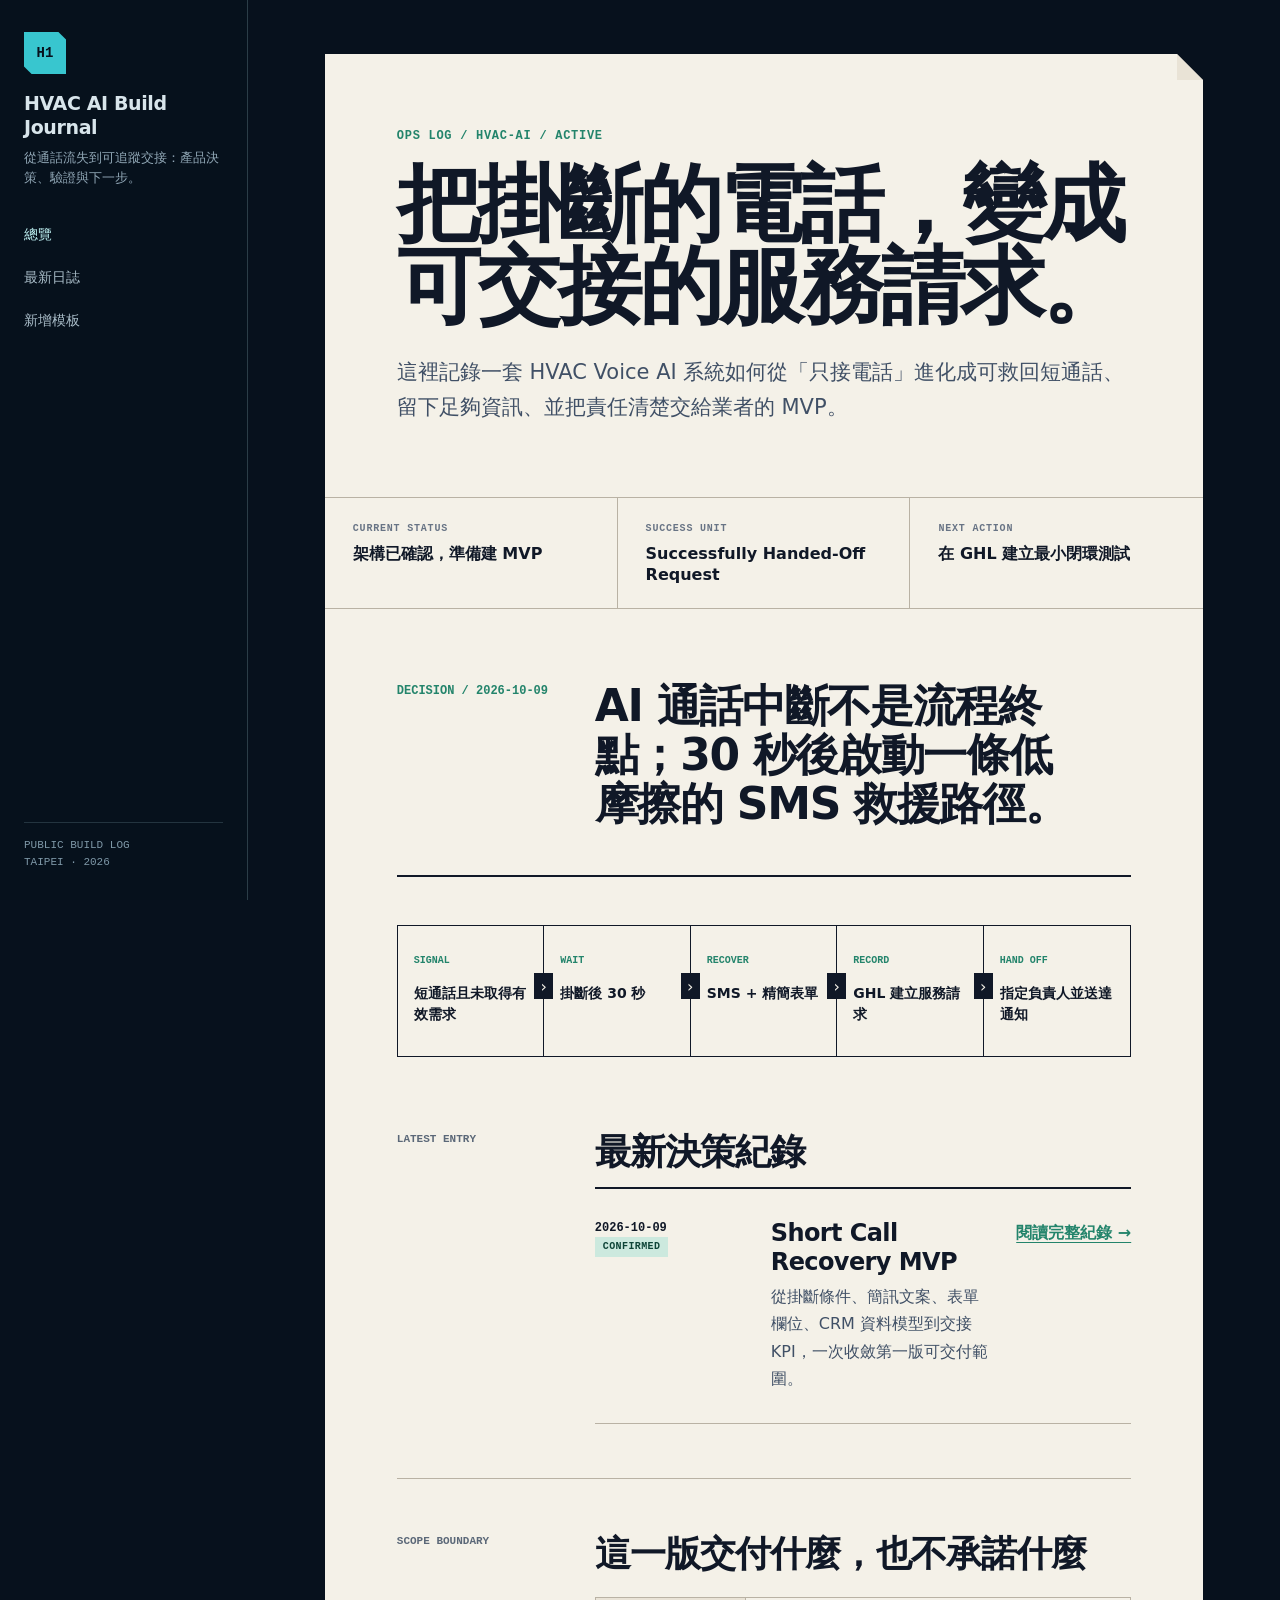
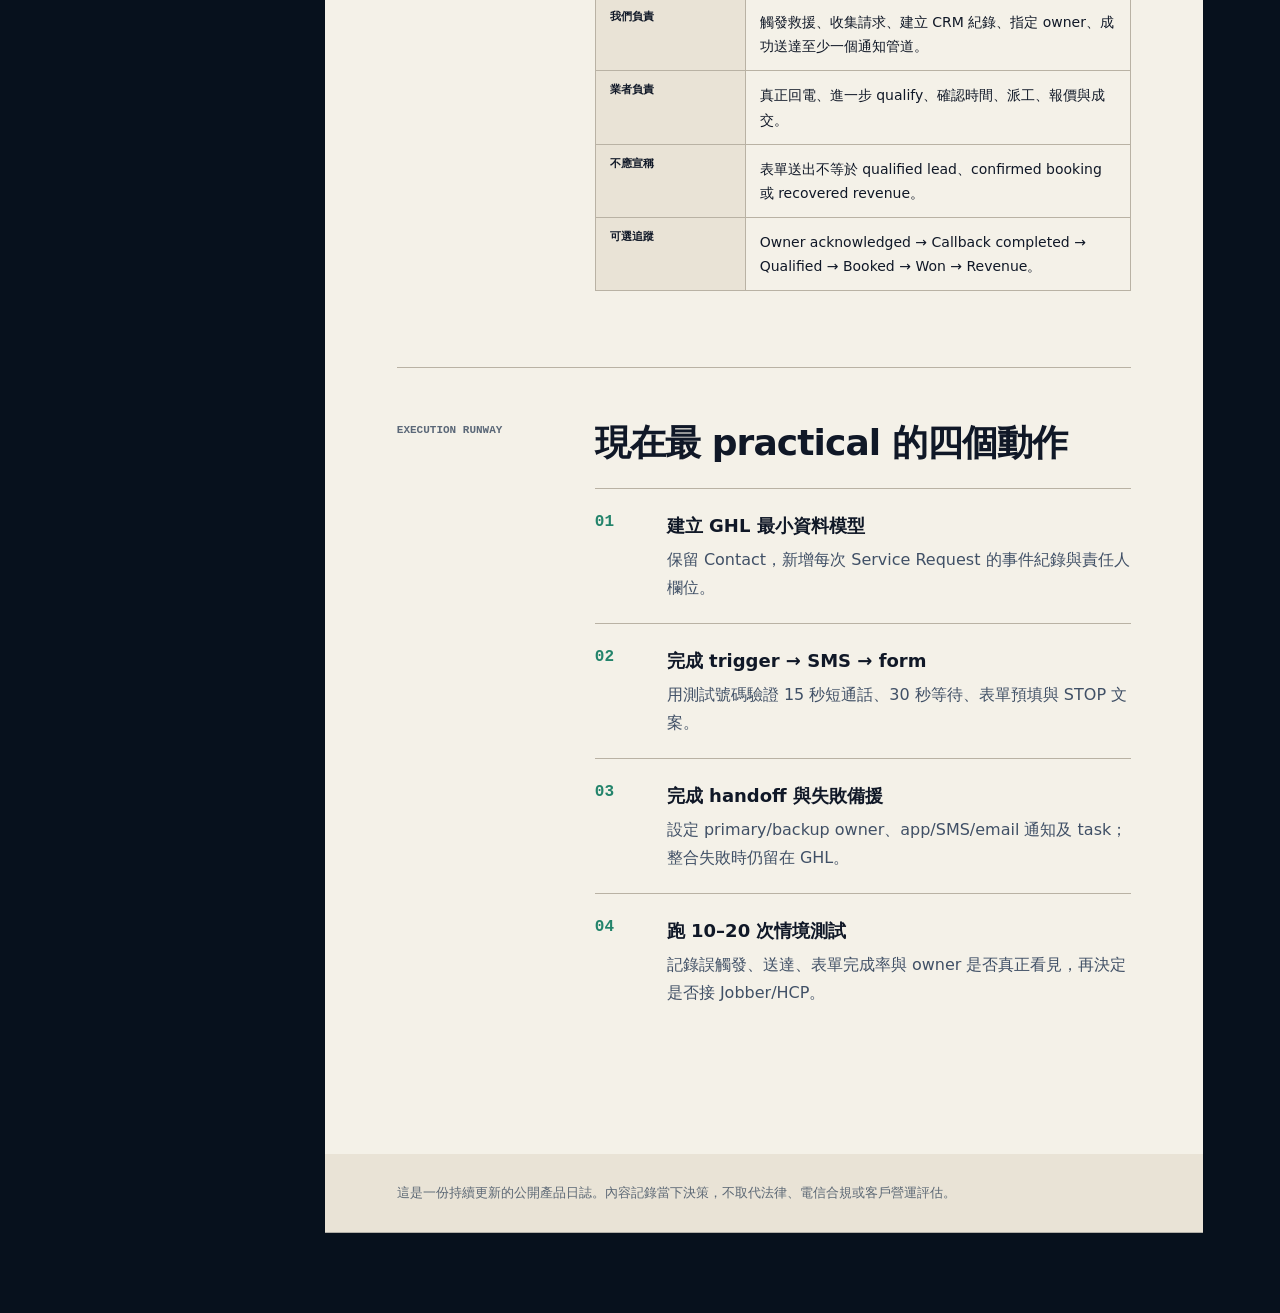
==== index.html @ e96088b8 "Launch HVAC AI build journal" ====
<!doctype html>
<html lang="zh-Hant">
<head>
  <meta charset="utf-8">
  <meta name="viewport" content="width=device-width, initial-scale=1">
  <meta name="description" content="HVAC Voice AI 與短通話救援系統的公開產品建置日誌。">
  <title>HVAC AI Build Journal</title>
  <link rel="stylesheet" href="assets/styles.css">
</head>
<body>
  <!--
  THESIS: This is an operations log, not a marketing landing page.
  OWN-WORLD: HVAC recovery decisions live inside a field-service incident runbook: deep control-room canvas, warm log sheets, cyan data signals, amber decisions, clipped paper geometry, and traceable ruled sections.
  STORY: A founder turns fragile AI call handling into an accountable recovery system and records the boundary between automation and the contractor's work.
  FIRST VIEWPORT: Show the current decision, system status, success definition, and immediate next action before asking the reader to browse entries.
  FORM: Read mode; compact overview leading into long-form evidence and repeatable dated logs.
  DIRECTION SEED: 8c80c3ae (degraded roll; grounded candidate 5).
  -->
  <div class="site-shell">
    <aside class="rail">
      <div class="brand-mark" aria-hidden="true">H1</div>
      <h1>HVAC AI Build Journal</h1>
      <p class="rail-subtitle">從通話流失到可追蹤交接：產品決策、驗證與下一步。</p>
      <nav aria-label="主要導覽">
        <a href="index.html" aria-current="page">總覽</a>
        <a href="entries/2026-10-09-short-call-recovery.html">最新日誌</a>
        <a href="entries/template.html">新增模板</a>
      </nav>
      <div class="rail-meta">PUBLIC BUILD LOG<br>TAIPEI · 2026</div>
    </aside>

    <main class="stage">
      <article class="sheet">
        <header class="masthead">
          <p class="index-code">OPS LOG / HVAC-AI / ACTIVE</p>
          <h2 class="display">把掛斷的電話，變成可交接的服務請求。</h2>
          <p class="lede">這裡記錄一套 HVAC Voice AI 系統如何從「只接電話」進化成可救回短通話、留下足夠資訊、並把責任清楚交給業者的 MVP。</p>
        </header>

        <div class="status-line" aria-label="專案狀態">
          <div class="status-cell"><span class="label">CURRENT STATUS</span><strong>架構已確認，準備建 MVP</strong></div>
          <div class="status-cell"><span class="label">SUCCESS UNIT</span><strong>Successfully Handed-Off Request</strong></div>
          <div class="status-cell"><span class="label">NEXT ACTION</span><strong>在 GHL 建立最小閉環測試</strong></div>
        </div>

        <div class="paper-body">
          <section class="decision-block" aria-labelledby="decision-title">
            <div class="stamp">DECISION / 2026-10-09</div>
            <h2 id="decision-title">AI 通話中斷不是流程終點；30 秒後啟動一條低摩擦的 SMS 救援路徑。</h2>
          </section>

          <div class="flow" aria-label="短通話救援流程">
            <div class="flow-step"><span>SIGNAL</span><strong>短通話且未取得有效需求</strong></div>
            <div class="flow-step"><span>WAIT</span><strong>掛斷後 30 秒</strong></div>
            <div class="flow-step"><span>RECOVER</span><strong>SMS + 精簡表單</strong></div>
            <div class="flow-step"><span>RECORD</span><strong>GHL 建立服務請求</strong></div>
            <div class="flow-step"><span>HAND OFF</span><strong>指定負責人並送達通知</strong></div>
          </div>

          <section class="section" aria-labelledby="latest-title">
            <div class="section-label">LATEST ENTRY</div>
            <div class="section-content">
              <h2 id="latest-title">最新決策紀錄</h2>
              <article class="latest-entry">
                <div class="date">2026-10-09<br><span class="status">CONFIRMED</span></div>
                <div>
                  <h3>Short Call Recovery MVP</h3>
                  <p>從掛斷條件、簡訊文案、表單欄位、CRM 資料模型到交接 KPI，一次收斂第一版可交付範圍。</p>
                </div>
                <a class="arrow-link" href="entries/2026-10-09-short-call-recovery.html">閱讀完整紀錄 →</a>
              </article>
            </div>
          </section>

          <section class="section" aria-labelledby="boundary-title">
            <div class="section-label">SCOPE BOUNDARY</div>
            <div class="section-content">
              <h2 id="boundary-title">這一版交付什麼，也不承諾什麼</h2>
              <table class="ledger">
                <tbody>
                  <tr><th>我們負責</th><td>觸發救援、收集請求、建立 CRM 紀錄、指定 owner、成功送達至少一個通知管道。</td></tr>
                  <tr><th>業者負責</th><td>真正回電、進一步 qualify、確認時間、派工、報價與成交。</td></tr>
                  <tr><th>不應宣稱</th><td>表單送出不等於 qualified lead、confirmed booking 或 recovered revenue。</td></tr>
                  <tr><th>可選追蹤</th><td>Owner acknowledged → Callback completed → Qualified → Booked → Won → Revenue。</td></tr>
                </tbody>
              </table>
            </div>
          </section>

          <section class="section" aria-labelledby="roadmap-title">
            <div class="section-label">EXECUTION RUNWAY</div>
            <div class="section-content">
              <h2 id="roadmap-title">現在最 practical 的四個動作</h2>
              <div class="action-runway">
                <div class="action"><div><strong>建立 GHL 最小資料模型</strong><p>保留 Contact，新增每次 Service Request 的事件紀錄與責任人欄位。</p></div></div>
                <div class="action"><div><strong>完成 trigger → SMS → form</strong><p>用測試號碼驗證 15 秒短通話、30 秒等待、表單預填與 STOP 文案。</p></div></div>
                <div class="action"><div><strong>完成 handoff 與失敗備援</strong><p>設定 primary/backup owner、app/SMS/email 通知及 task；整合失敗時仍留在 GHL。</p></div></div>
                <div class="action"><div><strong>跑 10–20 次情境測試</strong><p>記錄誤觸發、送達、表單完成率與 owner 是否真正看見，再決定是否接 Jobber/HCP。</p></div></div>
              </div>
            </div>
          </section>
        </div>

        <footer class="footer"><p>這是一份持續更新的公開產品日誌。內容記錄當下決策，不取代法律、電信合規或客戶營運評估。</p></footer>
      </article>
    </main>
  </div>
</body>
</html>
---- assets/styles.css ----
:root {
  --ink: #101827;
  --ink-soft: #405066;
  --paper: #f4f1e8;
  --paper-deep: #e9e3d6;
  --night: #07111d;
  --night-2: #0d1b2a;
  --cyan: #38c6cf;
  --cyan-soft: #bceff0;
  --amber: #f2b84b;
  --amber-soft: #fff0c7;
  --green: #23846b;
  --red: #b24d41;
  --rule: #b9b2a4;
  --shadow: 0 18px 50px rgba(2, 12, 22, 0.28);
  --sans: Inter, ui-sans-serif, system-ui, -apple-system, BlinkMacSystemFont, "Segoe UI", sans-serif;
  --mono: "SFMono-Regular", Consolas, "Liberation Mono", monospace;
}

* { box-sizing: border-box; }

html { scroll-behavior: smooth; }

body {
  margin: 0;
  color: var(--ink);
  background: var(--night);
  font-family: var(--sans);
  font-size: 16px;
  line-height: 1.72;
}

a { color: inherit; }

a:focus-visible,
button:focus-visible,
summary:focus-visible {
  outline: 3px solid var(--amber);
  outline-offset: 4px;
}

.site-shell {
  min-height: 100vh;
  display: grid;
  grid-template-columns: 248px minmax(0, 1fr);
}

.rail {
  position: sticky;
  top: 0;
  height: 100vh;
  padding: 32px 24px;
  color: #d8e5eb;
  border-right: 1px solid rgba(188, 239, 240, 0.2);
  background: rgba(7, 17, 29, 0.94);
}

.brand-mark {
  display: inline-grid;
  place-items: center;
  width: 42px;
  height: 42px;
  margin-bottom: 18px;
  color: var(--night);
  background: var(--cyan);
  font: 800 14px/1 var(--mono);
  clip-path: polygon(0 0, 82% 0, 100% 18%, 100% 100%, 18% 100%, 0 82%);
}

.rail h1 {
  margin: 0;
  font-size: 19px;
  line-height: 1.25;
  letter-spacing: -0.02em;
}

.rail-subtitle {
  margin: 8px 0 26px;
  color: #90a7b5;
  font-size: 13px;
  line-height: 1.55;
}

.rail nav { display: grid; gap: 3px; }

.rail nav a {
  padding: 8px 0;
  color: #a9bdc8;
  text-decoration: none;
  font-size: 14px;
}

.rail nav a:hover,
.rail nav a[aria-current="page"] { color: var(--cyan-soft); }

.rail-meta {
  position: absolute;
  left: 24px;
  right: 24px;
  bottom: 28px;
  padding-top: 14px;
  border-top: 1px solid rgba(188, 239, 240, 0.16);
  color: #7e98a7;
  font: 11px/1.6 var(--mono);
}

.stage { padding: 54px clamp(24px, 6vw, 86px) 80px; }

.sheet {
  position: relative;
  max-width: 1120px;
  margin: 0 auto;
  background: var(--paper);
  box-shadow: var(--shadow);
  clip-path: polygon(0 0, calc(100% - 26px) 0, 100% 26px, 100% 100%, 0 100%);
}

.sheet::before {
  content: "";
  position: absolute;
  top: 0;
  right: 0;
  width: 26px;
  height: 26px;
  background: var(--paper-deep);
}

.masthead {
  padding: clamp(34px, 6vw, 72px);
  border-bottom: 1px solid var(--rule);
}

.index-code,
.entry-code,
.stamp,
.label,
.status,
.meta-line,
.source-list span {
  font-family: var(--mono);
}

.index-code,
.entry-code {
  margin: 0 0 16px;
  color: var(--green);
  font-size: 12px;
  font-weight: 700;
  letter-spacing: 0.06em;
}

.display {
  max-width: 880px;
  margin: 0;
  font-size: clamp(40px, 7vw, 84px);
  line-height: 0.98;
  letter-spacing: -0.04em;
  text-wrap: balance;
}

.lede {
  max-width: 69ch;
  margin: 28px 0 0;
  color: var(--ink-soft);
  font-size: clamp(17px, 2vw, 21px);
  line-height: 1.65;
}

.status-line {
  display: grid;
  grid-template-columns: repeat(3, 1fr);
  border-bottom: 1px solid var(--rule);
}

.status-cell {
  min-height: 100px;
  padding: 22px 28px;
  border-right: 1px solid var(--rule);
}

.status-cell:last-child { border-right: 0; }

.label {
  display: block;
  margin-bottom: 6px;
  color: #687485;
  font-size: 10px;
  font-weight: 700;
  letter-spacing: 0.08em;
}

.status-cell strong { display: block; line-height: 1.35; }

.paper-body { padding: clamp(34px, 6vw, 72px); }

.decision-block {
  display: grid;
  grid-template-columns: 170px minmax(0, 1fr);
  gap: 28px;
  padding: 0 0 46px;
  border-bottom: 2px solid var(--ink);
}

.decision-block .stamp {
  color: var(--green);
  font-size: 12px;
  font-weight: 700;
}

.decision-block h2 {
  margin: 0;
  font-size: clamp(26px, 4vw, 44px);
  line-height: 1.12;
  letter-spacing: -0.03em;
  text-wrap: balance;
}

.flow {
  display: grid;
  grid-template-columns: repeat(5, minmax(0, 1fr));
  margin: 48px 0 20px;
  border: 1px solid var(--ink);
}

.flow-step {
  position: relative;
  min-height: 130px;
  padding: 18px 16px;
  border-right: 1px solid var(--ink);
}

.flow-step:last-child { border-right: 0; }

.flow-step:not(:last-child)::after {
  content: "›";
  position: absolute;
  z-index: 2;
  top: 47px;
  right: -10px;
  display: grid;
  place-items: center;
  width: 19px;
  height: 26px;
  color: var(--paper);
  background: var(--ink);
}

.flow-step span {
  color: var(--green);
  font: 700 10px/1 var(--mono);
}

.flow-step strong {
  display: block;
  margin-top: 12px;
  font-size: 14px;
  line-height: 1.45;
}

.section {
  display: grid;
  grid-template-columns: 170px minmax(0, 1fr);
  gap: 28px;
  padding: 54px 0;
  border-bottom: 1px solid var(--rule);
}

.section:last-child { border-bottom: 0; }

.section-label {
  color: #5b6878;
  font: 700 11px/1.5 var(--mono);
}

.section-content { min-width: 0; }

.section h2,
.section h3 {
  margin: 0 0 14px;
  letter-spacing: -0.025em;
  line-height: 1.18;
}

.section h2 { font-size: clamp(25px, 3vw, 36px); }
.section h3 { margin-top: 34px; font-size: 21px; }

.section p,
.section li { max-width: 72ch; }

.section p:first-child { margin-top: 0; }

.section ul,
.section ol { padding-left: 1.35em; }

.section li + li { margin-top: 8px; }

.latest-entry {
  display: grid;
  grid-template-columns: 150px minmax(0, 1fr) auto;
  gap: 26px;
  align-items: start;
  padding: 30px 0;
  border-top: 2px solid var(--ink);
  border-bottom: 1px solid var(--rule);
}

.latest-entry .date { font: 700 12px/1.5 var(--mono); }
.latest-entry h3 { margin: 0 0 6px; font-size: 24px; line-height: 1.2; }
.latest-entry p { margin: 0; color: var(--ink-soft); }

.arrow-link {
  white-space: nowrap;
  color: var(--green);
  font-weight: 750;
  text-decoration-thickness: 1px;
  text-underline-offset: 4px;
}

.arrow-link:hover { color: #155d4a; }

.status {
  display: inline-block;
  padding: 4px 8px;
  color: #0e4437;
  background: #cce9de;
  font-size: 10px;
  font-weight: 800;
  line-height: 1.2;
  letter-spacing: 0.04em;
}

.status.next { color: #5d3b00; background: var(--amber-soft); }
.status.risk { color: #702d25; background: #f4d4cf; }
.status.validate { color: #164e59; background: #cdebf0; }

.ledger {
  width: 100%;
  border-collapse: collapse;
  margin: 22px 0;
  font-size: 14px;
}

.ledger th,
.ledger td {
  padding: 12px 14px;
  text-align: left;
  vertical-align: top;
  border: 1px solid var(--rule);
}

.ledger th {
  width: 28%;
  background: var(--paper-deep);
  font: 700 11px/1.45 var(--mono);
}

.message-copy {
  margin: 24px 0;
  padding: 24px;
  color: #edf8f8;
  background: var(--night-2);
  border: 1px solid #27465d;
  font-size: 17px;
}

.message-copy .label { color: #9adfe2; }

.note {
  margin: 24px 0;
  padding: 18px 20px;
  background: var(--amber-soft);
  border: 1px solid #d4ad5e;
}

.note strong { display: block; margin-bottom: 4px; }

.timeline {
  position: relative;
  margin: 26px 0 0;
}

.timeline::before {
  content: "";
  position: absolute;
  top: 8px;
  bottom: 10px;
  left: 7px;
  width: 1px;
  background: var(--rule);
}

.timeline-item {
  position: relative;
  padding: 0 0 28px 36px;
}

.timeline-item:last-child { padding-bottom: 0; }

.timeline-item::before {
  content: "";
  position: absolute;
  top: 7px;
  left: 2px;
  width: 11px;
  height: 11px;
  background: var(--paper);
  border: 2px solid var(--green);
}

.timeline-item h3 { margin: 0 0 5px; font-size: 18px; }
.timeline-item p { margin: 0; }

.action-runway {
  margin-top: 24px;
  counter-reset: action;
}

.action {
  display: grid;
  grid-template-columns: 54px minmax(0, 1fr);
  gap: 18px;
  padding: 22px 0;
  border-top: 1px solid var(--rule);
  counter-increment: action;
}

.action::before {
  content: counter(action, decimal-leading-zero);
  color: var(--green);
  font: 800 16px/1.4 var(--mono);
}

.action strong { display: block; margin-bottom: 4px; font-size: 18px; }
.action p { margin: 0; color: var(--ink-soft); }

details {
  margin-top: 18px;
  border-top: 1px solid var(--rule);
  border-bottom: 1px solid var(--rule);
}

details + details { margin-top: -1px; }

summary {
  padding: 16px 4px;
  cursor: pointer;
  font-weight: 750;
}

details > div { padding: 0 4px 18px; }

.source-list {
  list-style: none;
  padding: 0 !important;
}

.source-list li {
  display: grid;
  grid-template-columns: 112px minmax(0, 1fr);
  gap: 18px;
  padding: 13px 0;
  border-top: 1px solid var(--rule);
}

.source-list span { color: var(--green); font-size: 11px; font-weight: 700; }
.source-list a { text-underline-offset: 3px; }

.footer {
  padding: 28px clamp(34px, 6vw, 72px);
  color: #5c6875;
  background: var(--paper-deep);
  font-size: 13px;
}

.footer p { margin: 0; }

@media (max-width: 900px) {
  .site-shell { display: block; }
  .rail {
    z-index: 20;
    height: auto;
    padding: 14px 20px;
    border-right: 0;
    border-bottom: 1px solid rgba(188, 239, 240, 0.2);
  }
  .brand-mark { width: 30px; height: 30px; margin: 0 10px 0 0; vertical-align: middle; }
  .rail h1 { display: inline; font-size: 15px; }
  .rail-subtitle,
  .rail-meta { display: none; }
  .rail nav { float: right; display: flex; gap: 16px; }
  .rail nav a { padding: 3px 0; font-size: 13px; }
  .stage { padding: 24px 16px 48px; }
  .status-line { grid-template-columns: 1fr; }
  .status-cell { min-height: auto; border-right: 0; border-bottom: 1px solid var(--rule); }
  .status-cell:last-child { border-bottom: 0; }
  .decision-block,
  .section { grid-template-columns: 1fr; gap: 14px; }
  .flow { grid-template-columns: 1fr; }
  .flow-step { min-height: auto; border-right: 0; border-bottom: 1px solid var(--ink); }
  .flow-step:last-child { border-bottom: 0; }
  .flow-step:not(:last-child)::after { top: auto; right: 22px; bottom: -13px; transform: rotate(90deg); }
  .latest-entry { grid-template-columns: 1fr; gap: 10px; }
}

@media (max-width: 560px) {
  .rail nav a:not([aria-current="page"]) { display: none; }
  .masthead,
  .paper-body { padding: 30px 22px; }
  .display { font-size: clamp(36px, 14vw, 58px); }
  .status-cell { padding: 18px 22px; }
  .section { padding: 40px 0; }
  .ledger,
  .ledger tbody,
  .ledger tr,
  .ledger th,
  .ledger td { display: block; width: 100%; }
  .ledger tr { margin-bottom: 14px; }
  .ledger td { border-top: 0; }
  .source-list li { grid-template-columns: 1fr; gap: 3px; }
  .action { grid-template-columns: 40px minmax(0, 1fr); }
}

@media (prefers-reduced-motion: no-preference) {
  .sheet { animation: log-enter 650ms cubic-bezier(.16, 1, .3, 1) both; }
  .arrow-link { transition: color 160ms ease, text-underline-offset 160ms ease; }
  .arrow-link:hover { text-underline-offset: 7px; }
  @keyframes log-enter {
    from { opacity: 0.75; transform: translateY(18px); filter: blur(3px); }
    to { opacity: 1; transform: translateY(0); filter: blur(0); }
  }
}
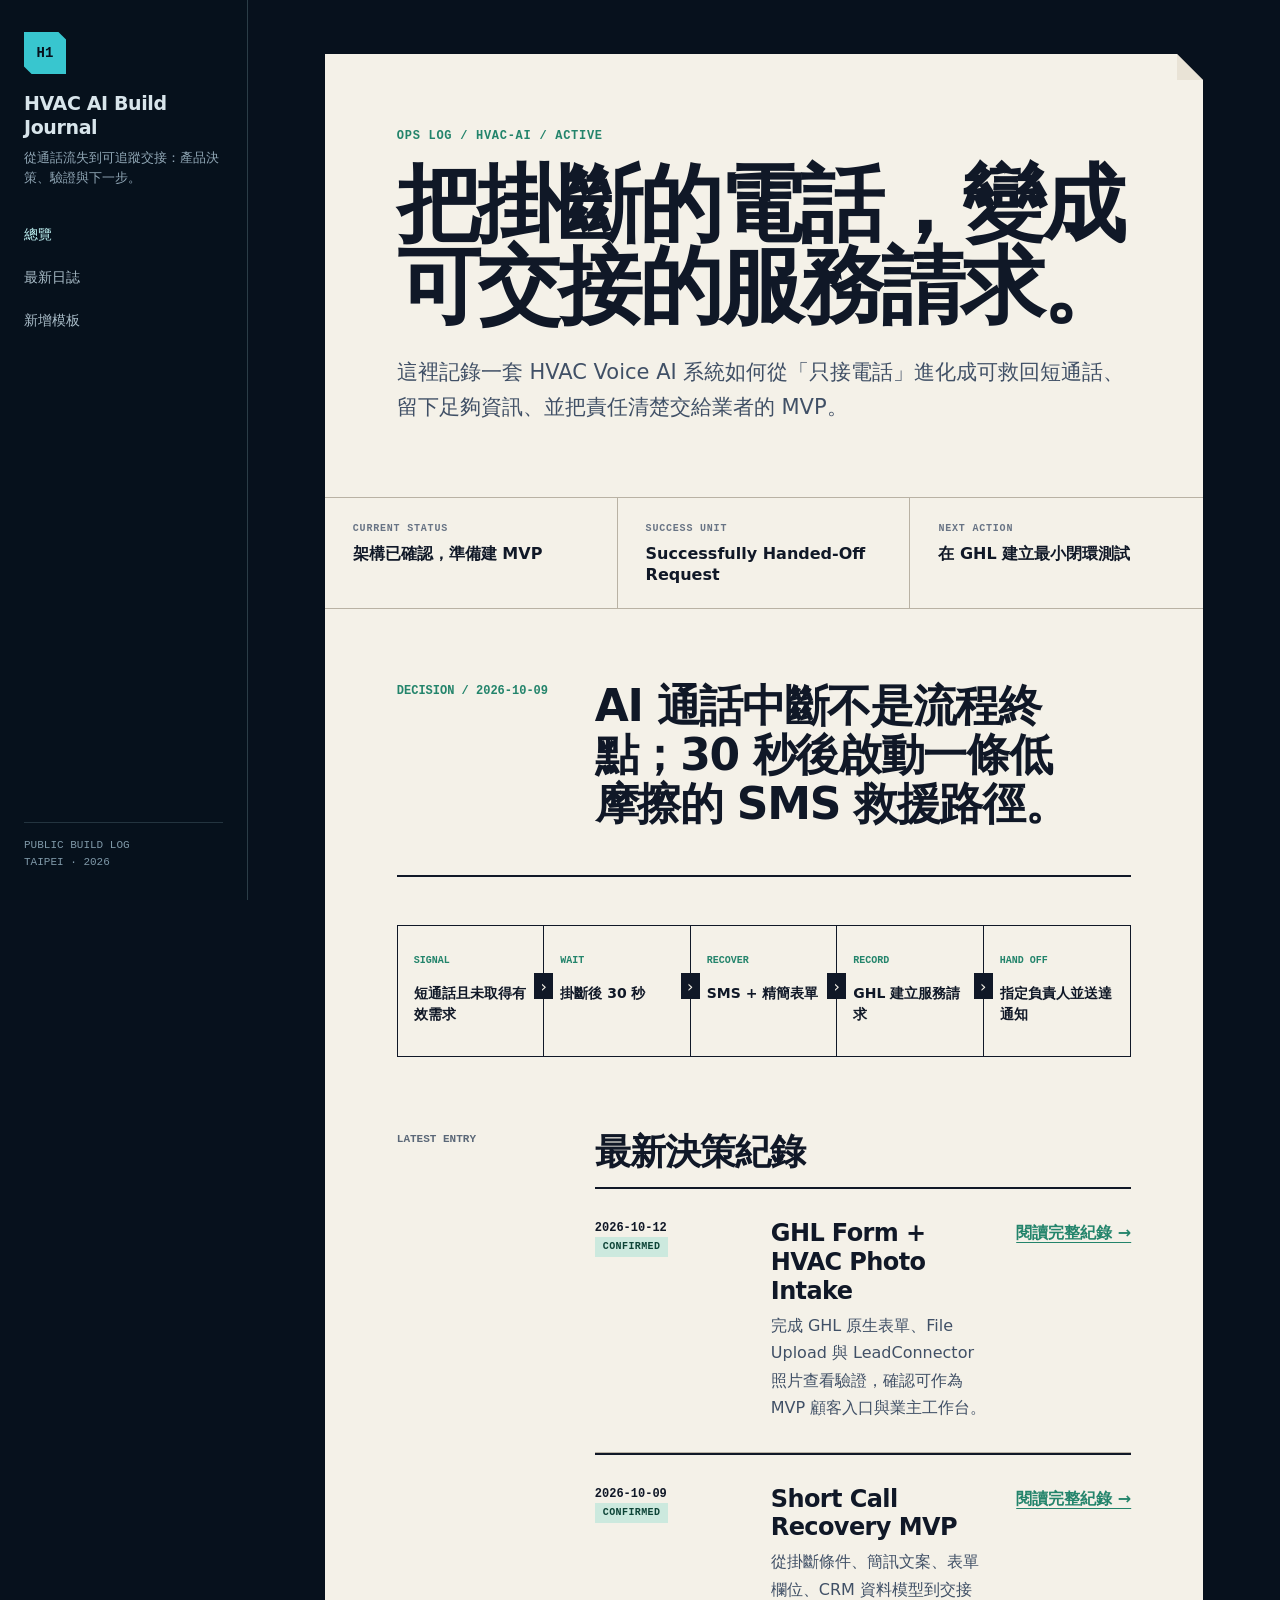
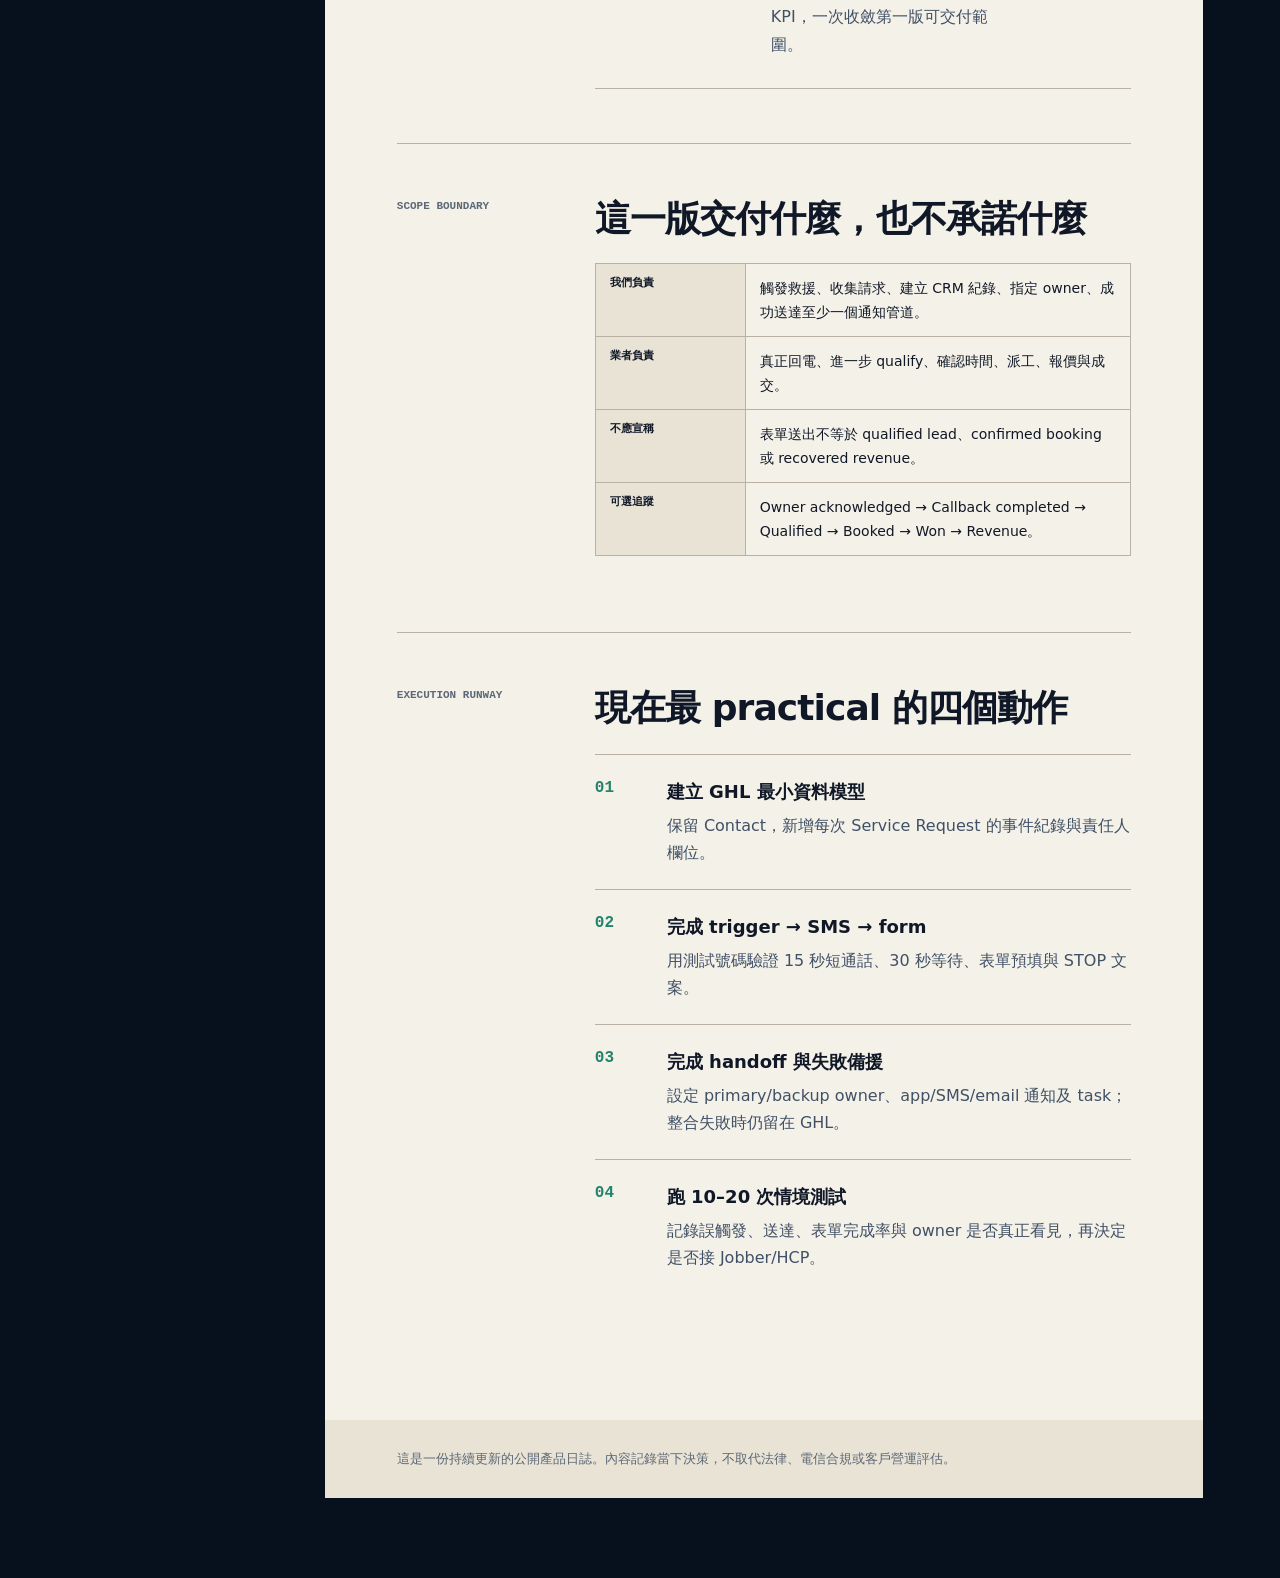
==== commit 3bd1af19: "Document GHL form photo validation" ====
--- a/index.html
+++ b/index.html
@@ -62,6 +62,14 @@
             <div class="section-content">
               <h2 id="latest-title">最新決策紀錄</h2>
               <article class="latest-entry">
+                <div class="date">2026-10-12<br><span class="status">CONFIRMED</span></div>
+                <div>
+                  <h3>GHL Form + HVAC Photo Intake</h3>
+                  <p>完成 GHL 原生表單、File Upload 與 LeadConnector 照片查看驗證，確認可作為 MVP 顧客入口與業主工作台。</p>
+                </div>
+                <a class="arrow-link" href="entries/2026-10-12-ghl-form-photo-validation.html">閱讀完整紀錄 →</a>
+              </article>
+              <article class="latest-entry">
                 <div class="date">2026-10-09<br><span class="status">CONFIRMED</span></div>
                 <div>
                   <h3>Short Call Recovery MVP</h3>
@@ -107,4 +115,3 @@
   </div>
 </body>
 </html>
-
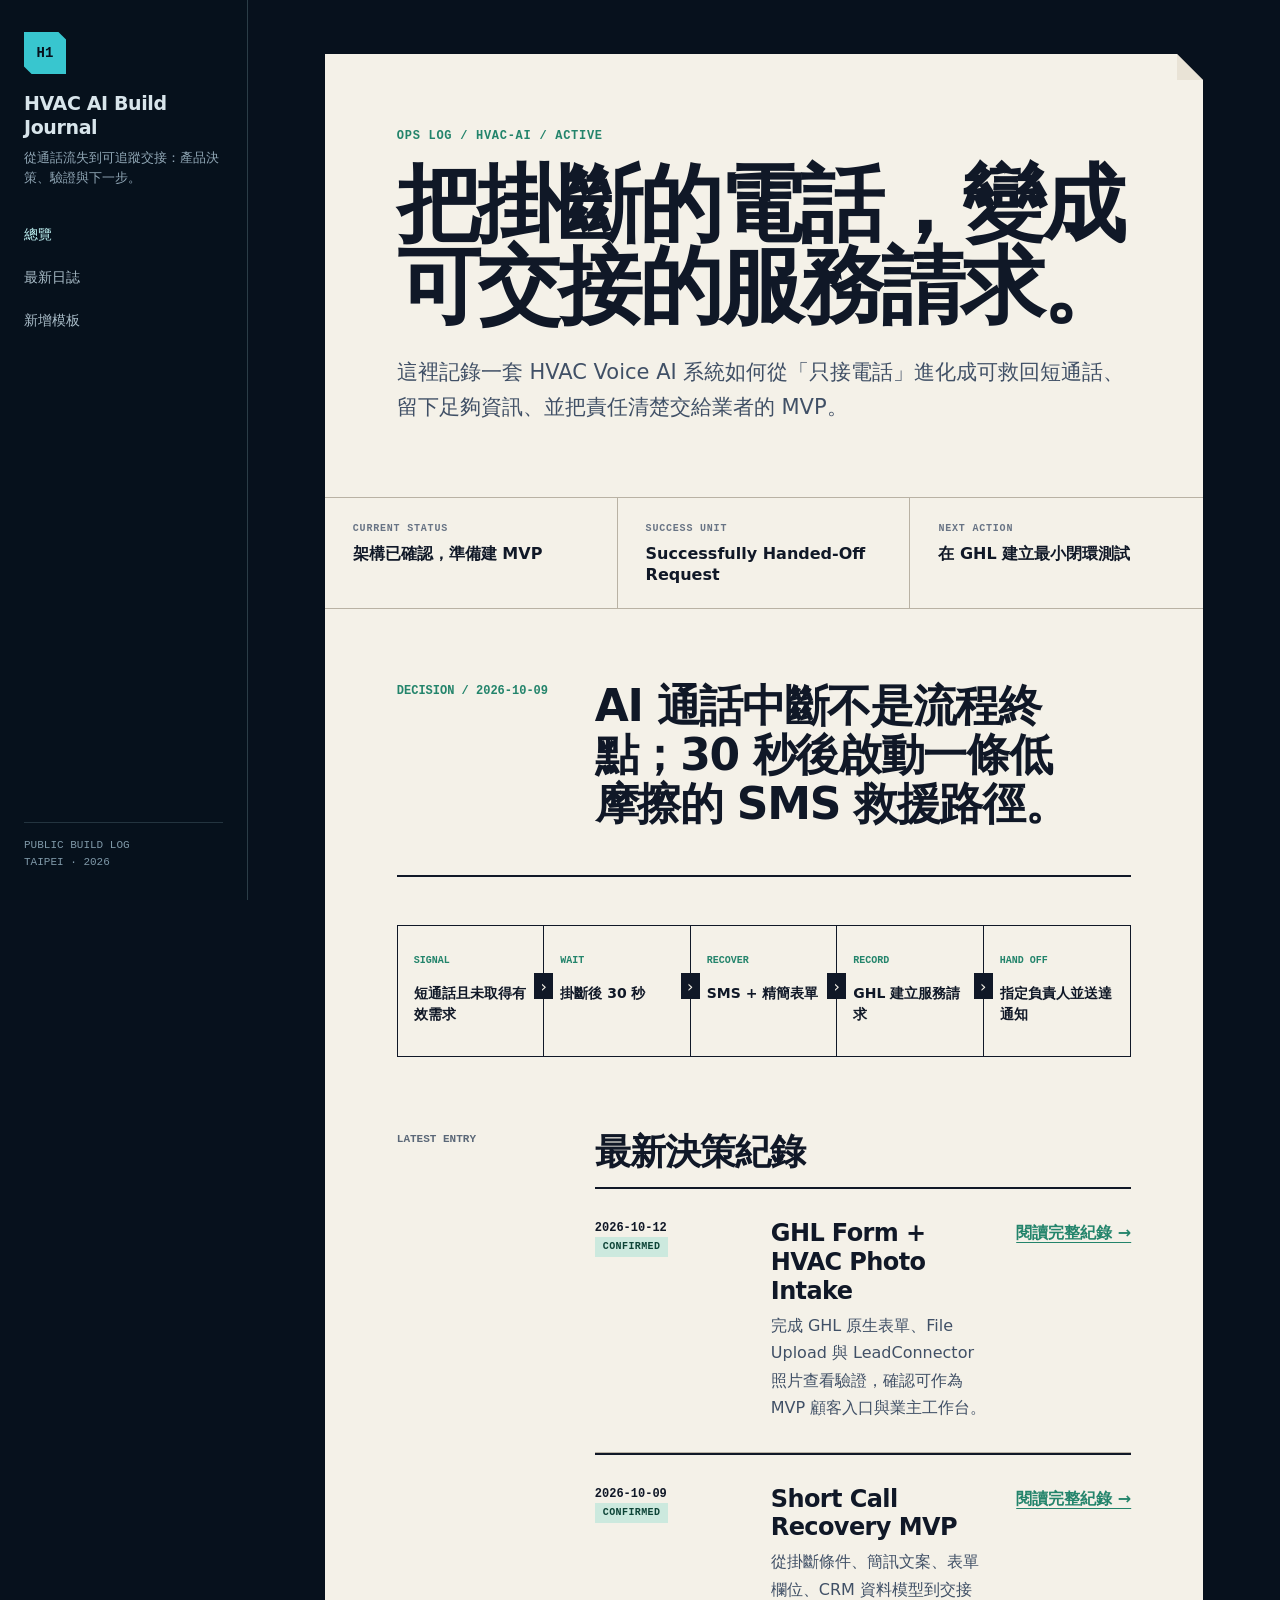
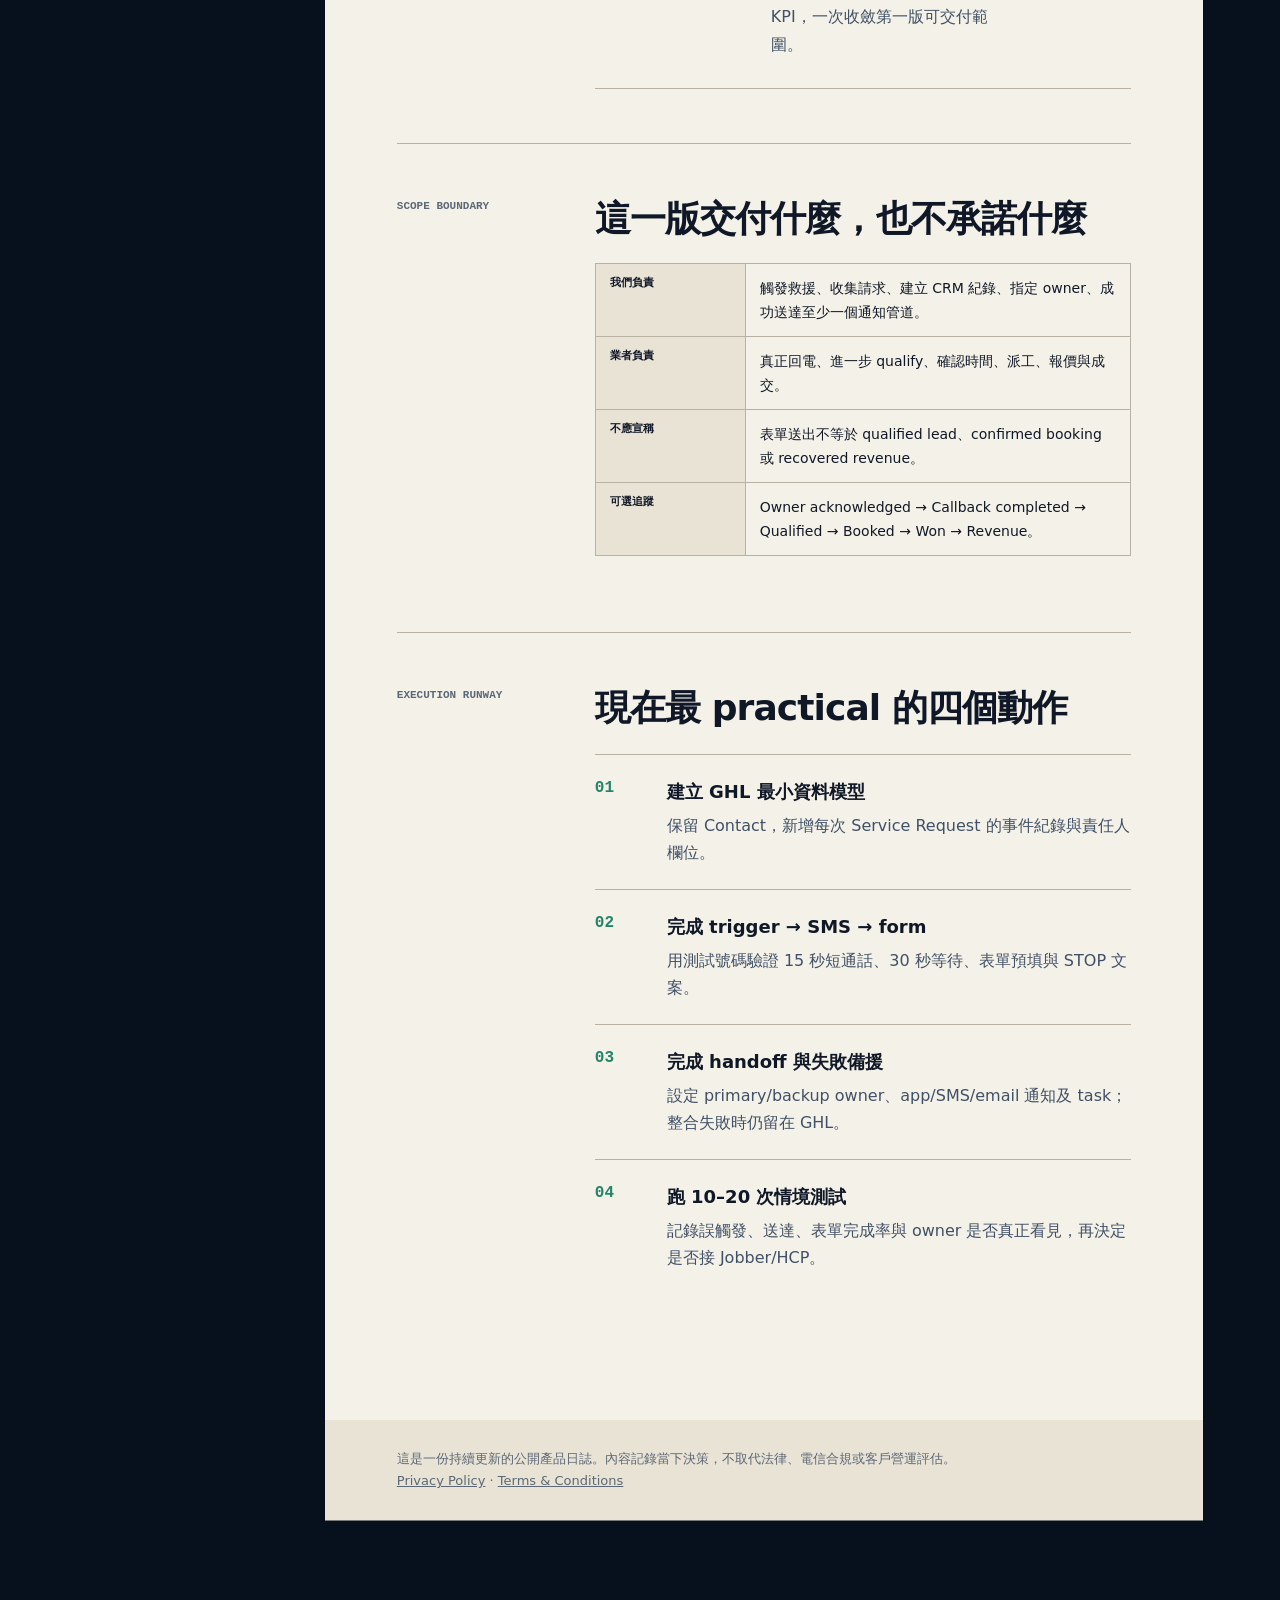
==== commit 768c59cb: "Add public privacy and terms pages" ====
--- a/index.html
+++ b/index.html
@@ -109,7 +109,7 @@
           </section>
         </div>
 
-        <footer class="footer"><p>這是一份持續更新的公開產品日誌。內容記錄當下決策，不取代法律、電信合規或客戶營運評估。</p></footer>
+        <footer class="footer"><p>這是一份持續更新的公開產品日誌。內容記錄當下決策，不取代法律、電信合規或客戶營運評估。</p><p><a href="privacy-policy.html">Privacy Policy</a> · <a href="terms.html">Terms &amp; Conditions</a></p></footer>
       </article>
     </main>
   </div>
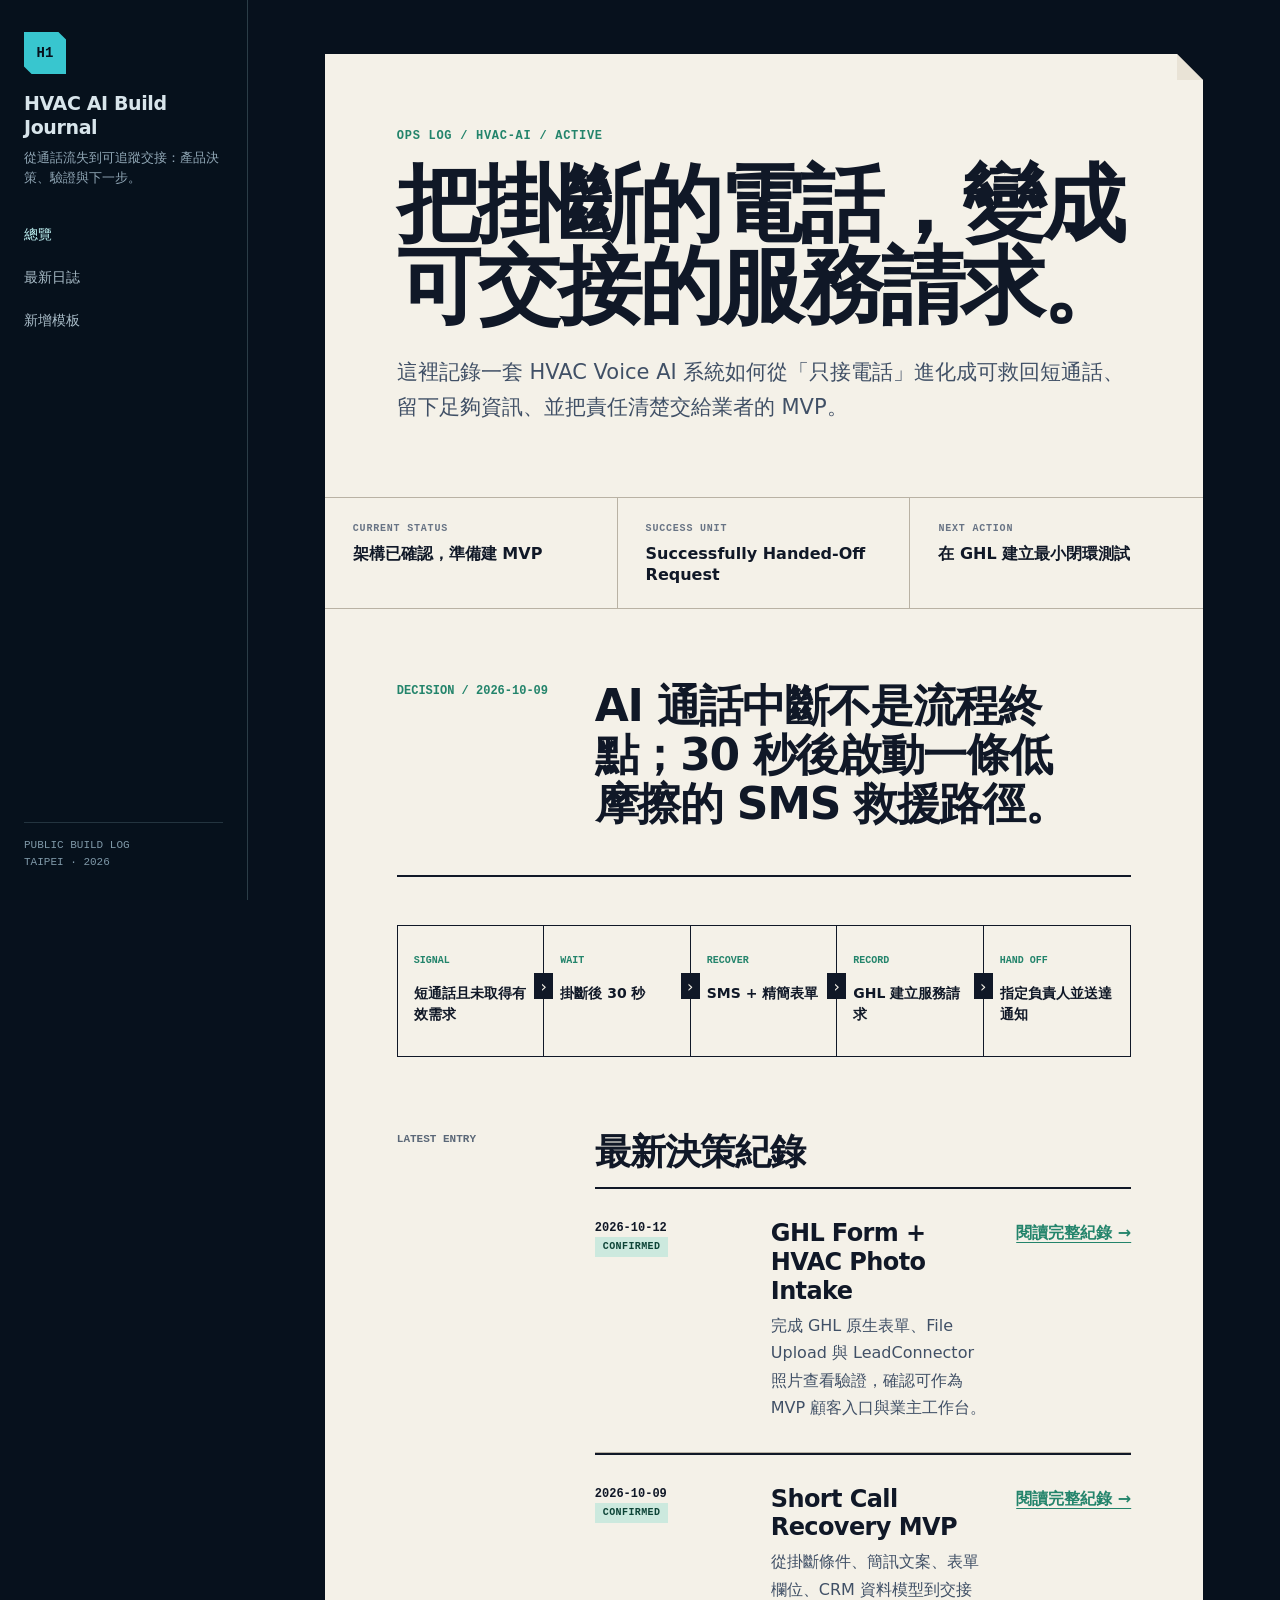
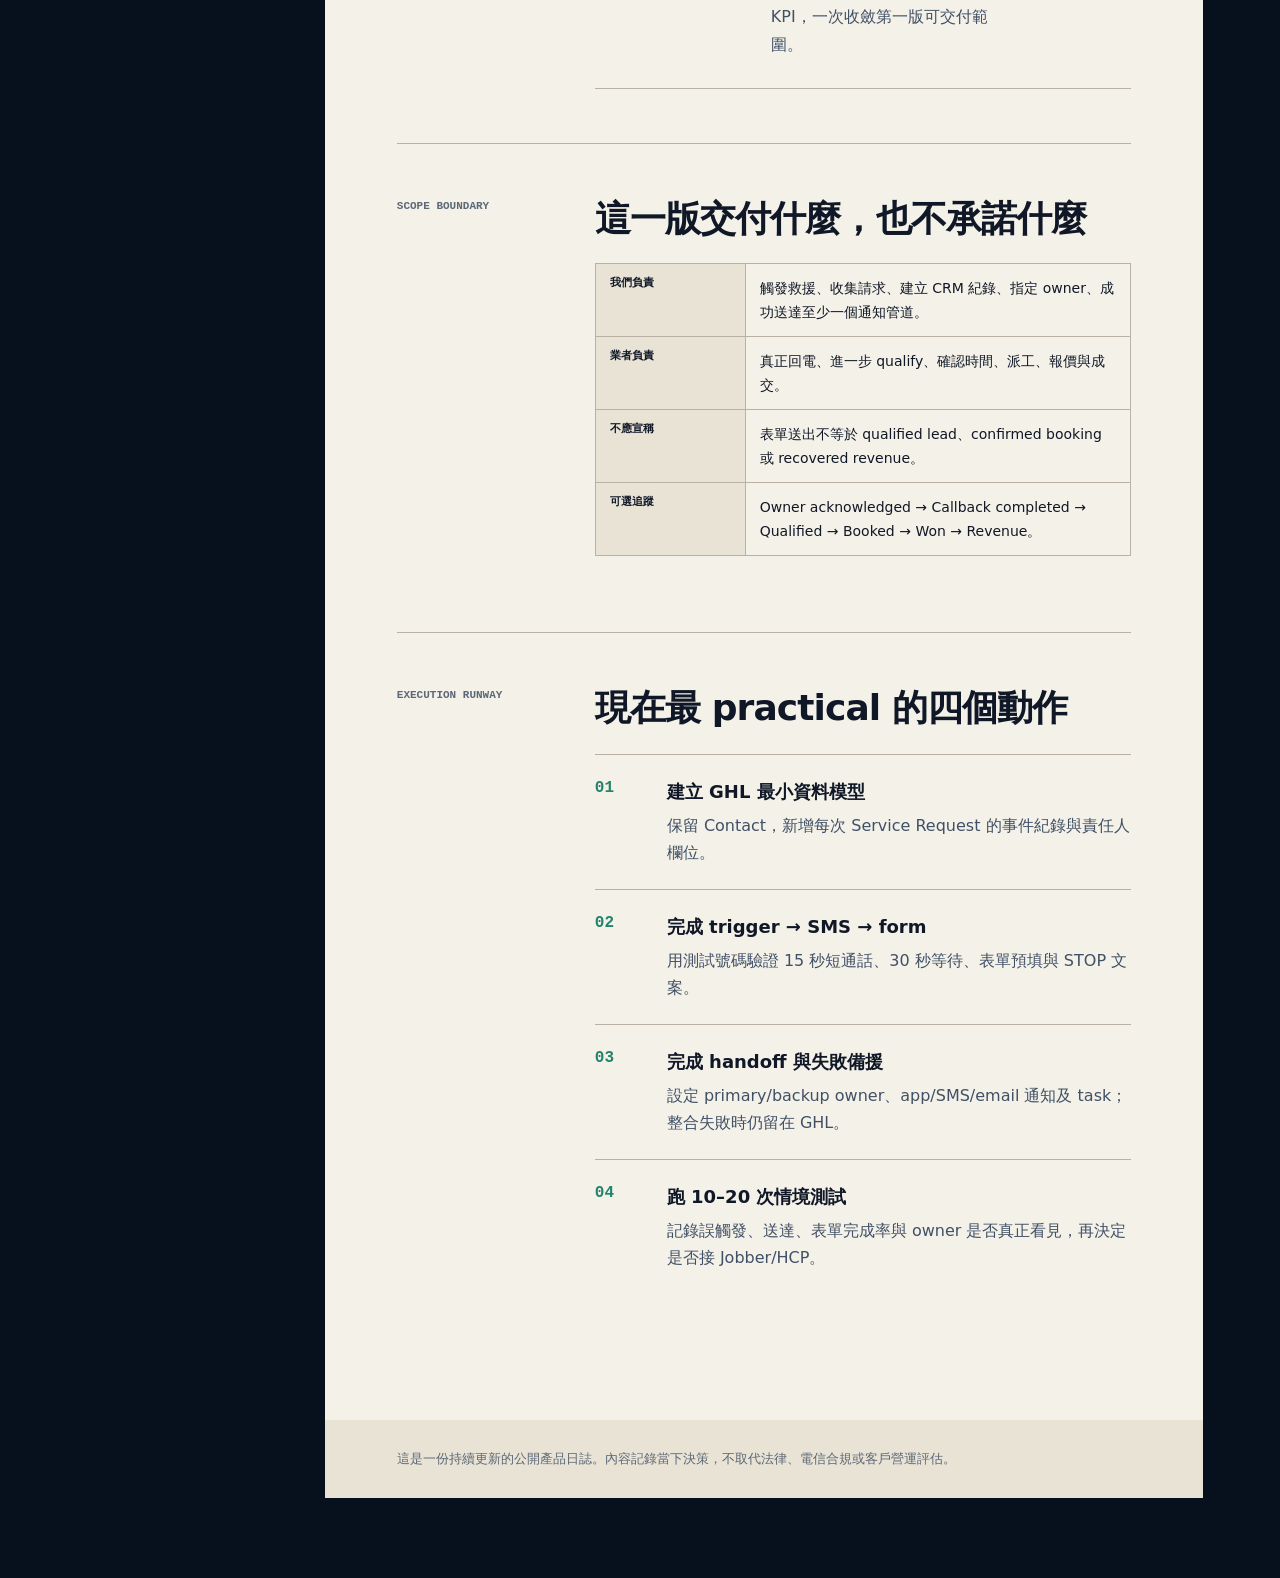
==== commit b9f7c39d: "Keep compliance pages outside journal" ====
--- a/index.html
+++ b/index.html
@@ -109,7 +109,7 @@
           </section>
         </div>
 
-        <footer class="footer"><p>這是一份持續更新的公開產品日誌。內容記錄當下決策，不取代法律、電信合規或客戶營運評估。</p><p><a href="privacy-policy.html">Privacy Policy</a> · <a href="terms.html">Terms &amp; Conditions</a></p></footer>
+        <footer class="footer"><p>這是一份持續更新的公開產品日誌。內容記錄當下決策，不取代法律、電信合規或客戶營運評估。</p></footer>
       </article>
     </main>
   </div>
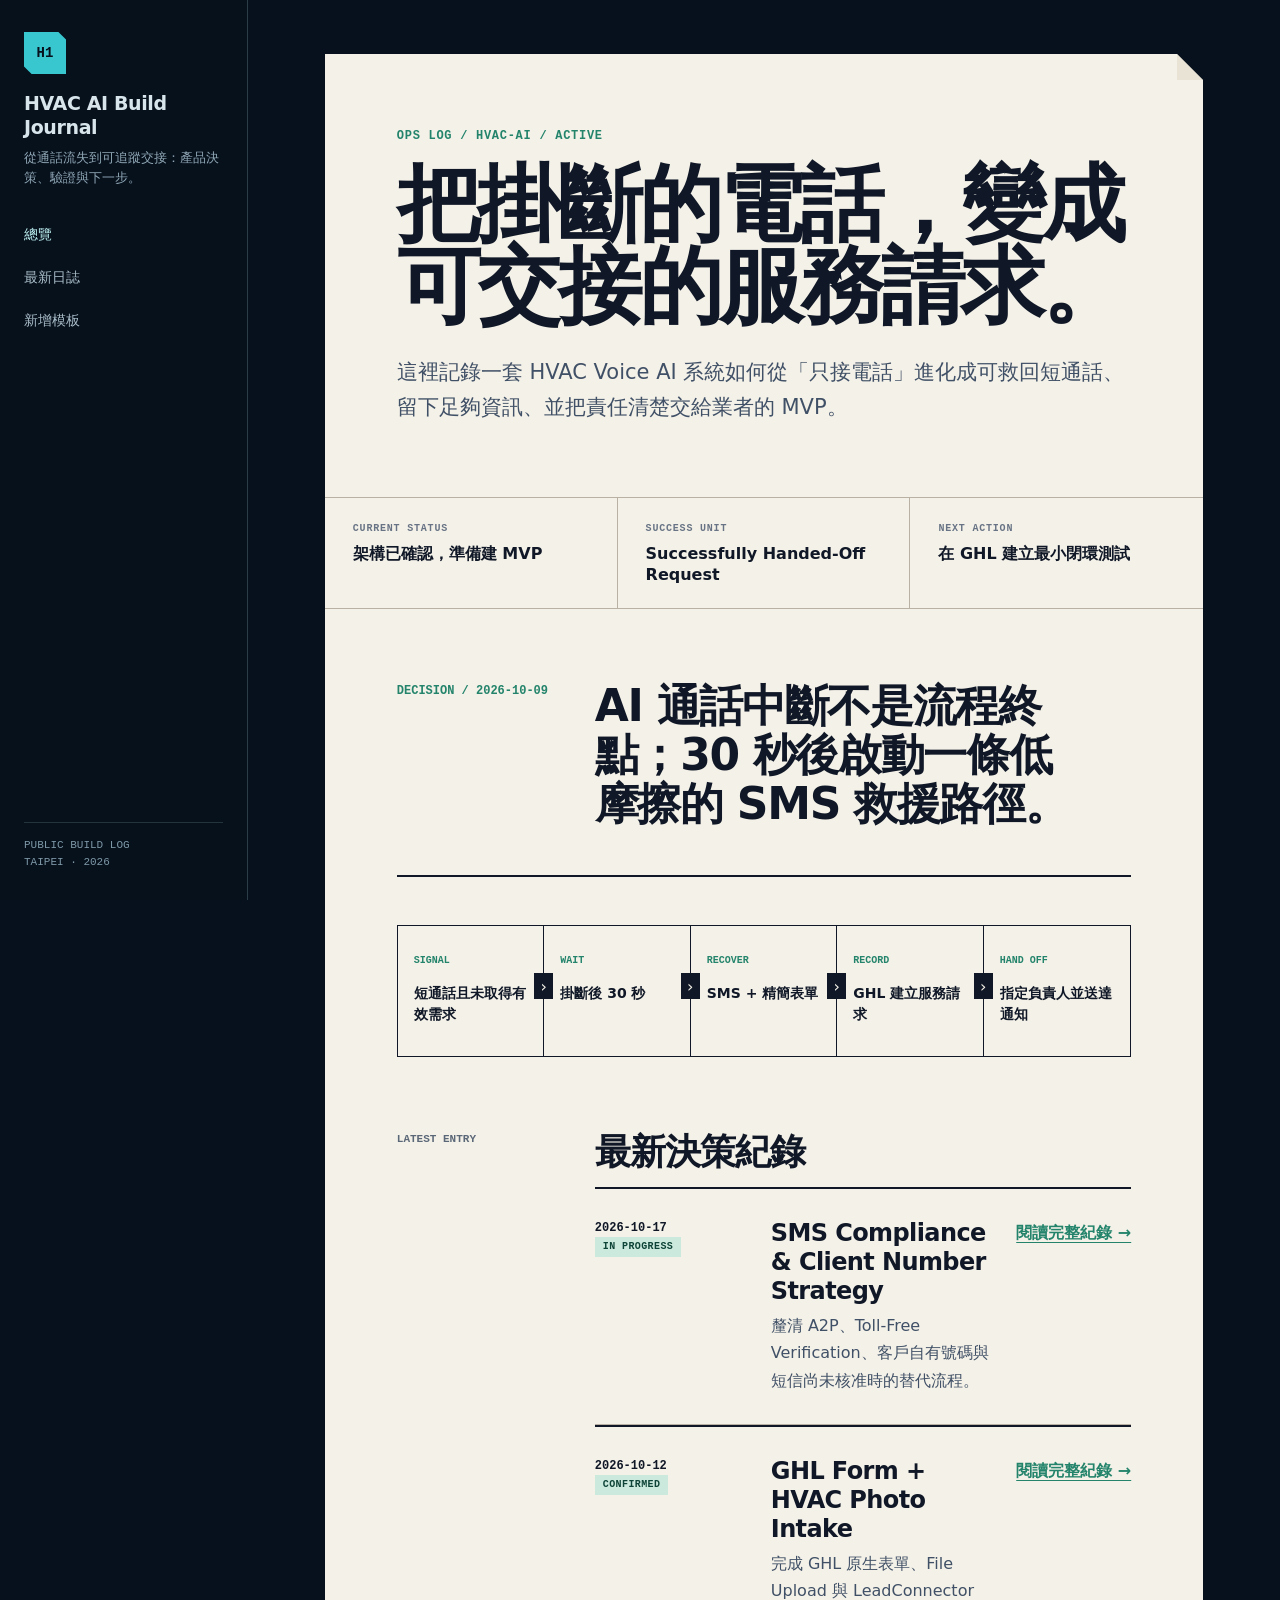
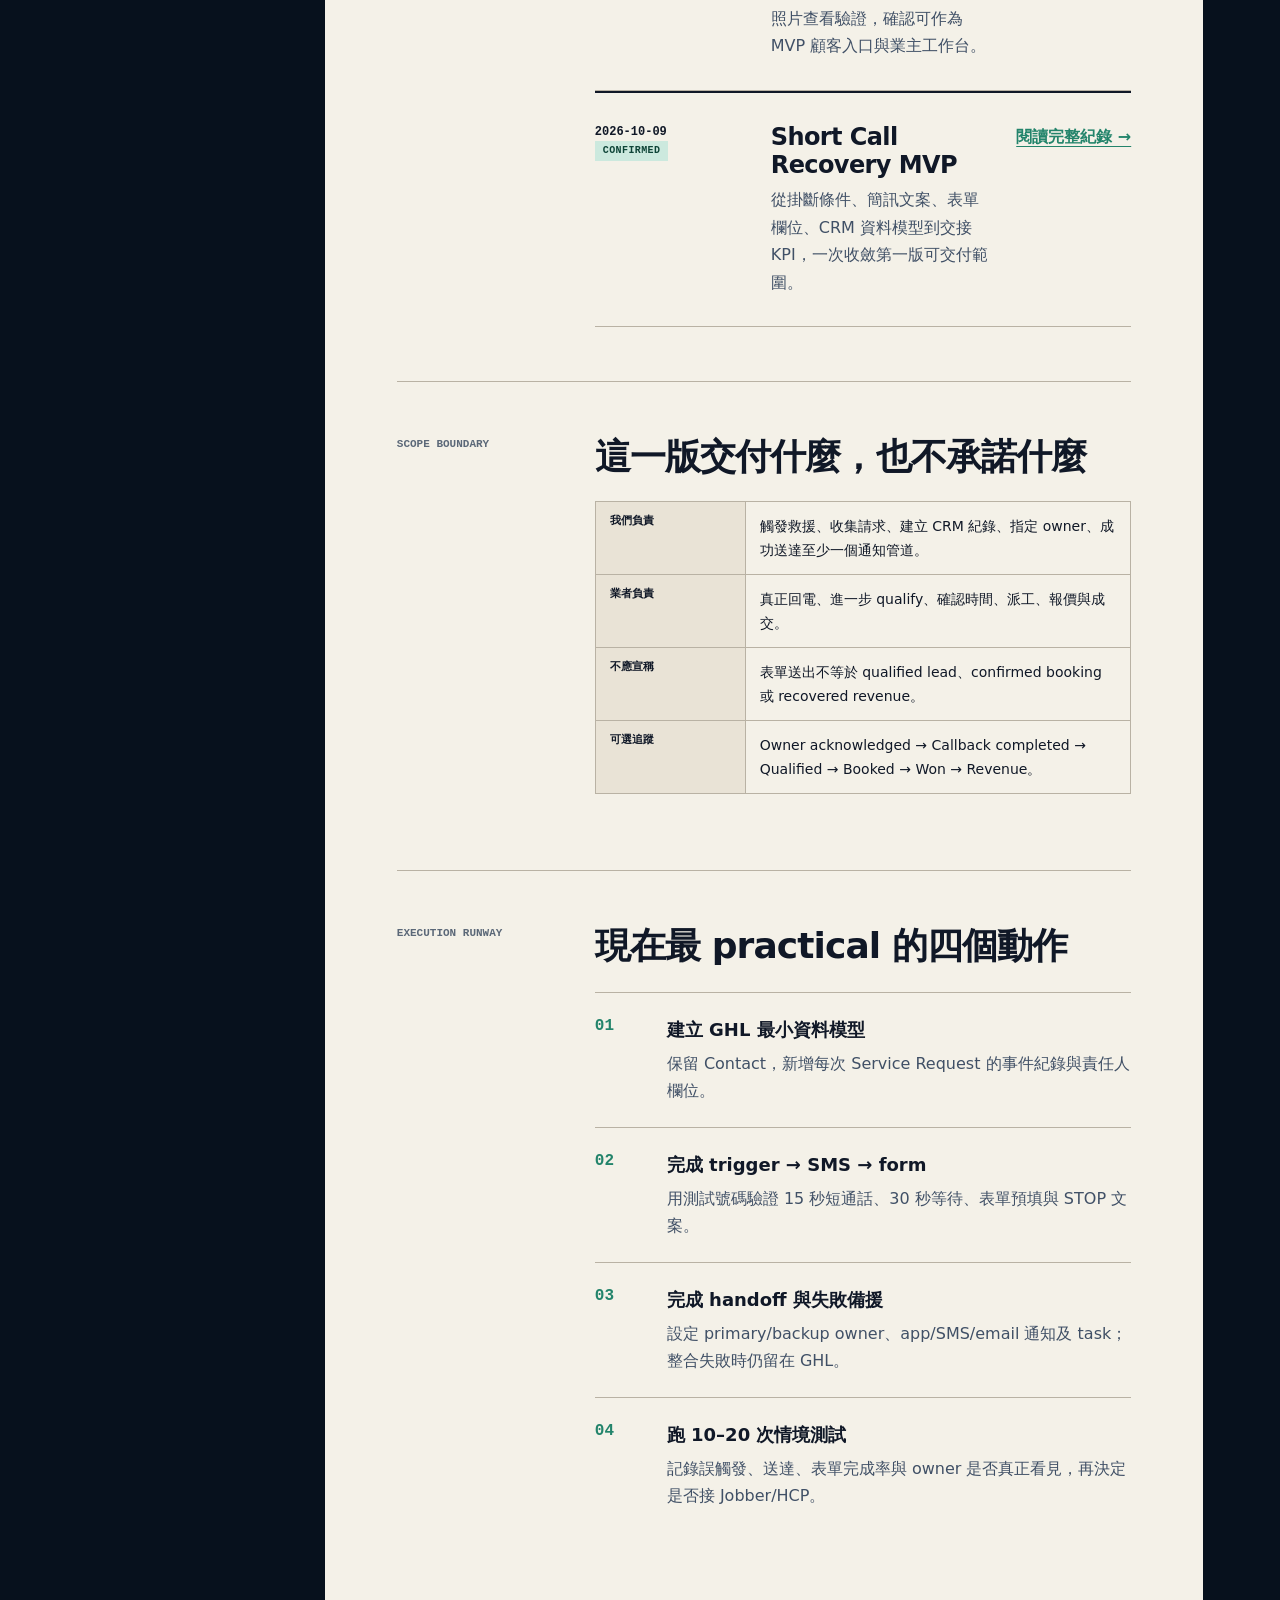
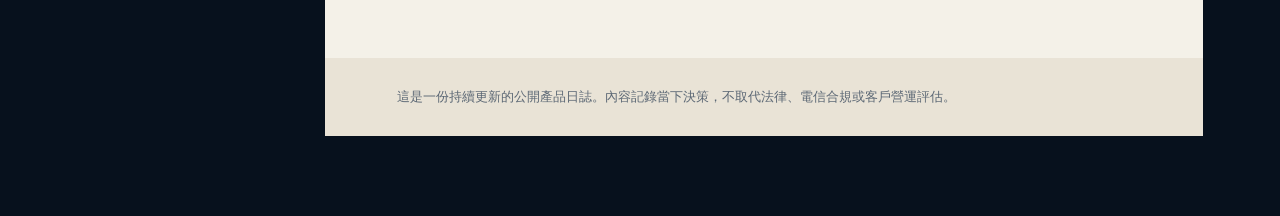
==== commit 024eb594: "Document SMS compliance and client number strategy" ====
--- a/index.html
+++ b/index.html
@@ -62,6 +62,14 @@
             <div class="section-content">
               <h2 id="latest-title">最新決策紀錄</h2>
               <article class="latest-entry">
+                <div class="date">2026-10-17<br><span class="status">IN PROGRESS</span></div>
+                <div>
+                  <h3>SMS Compliance & Client Number Strategy</h3>
+                  <p>釐清 A2P、Toll-Free Verification、客戶自有號碼與短信尚未核准時的替代流程。</p>
+                </div>
+                <a class="arrow-link" href="entries/2026-10-17-sms-compliance-and-client-number.html">閱讀完整紀錄 →</a>
+              </article>
+              <article class="latest-entry">
                 <div class="date">2026-10-12<br><span class="status">CONFIRMED</span></div>
                 <div>
                   <h3>GHL Form + HVAC Photo Intake</h3>
